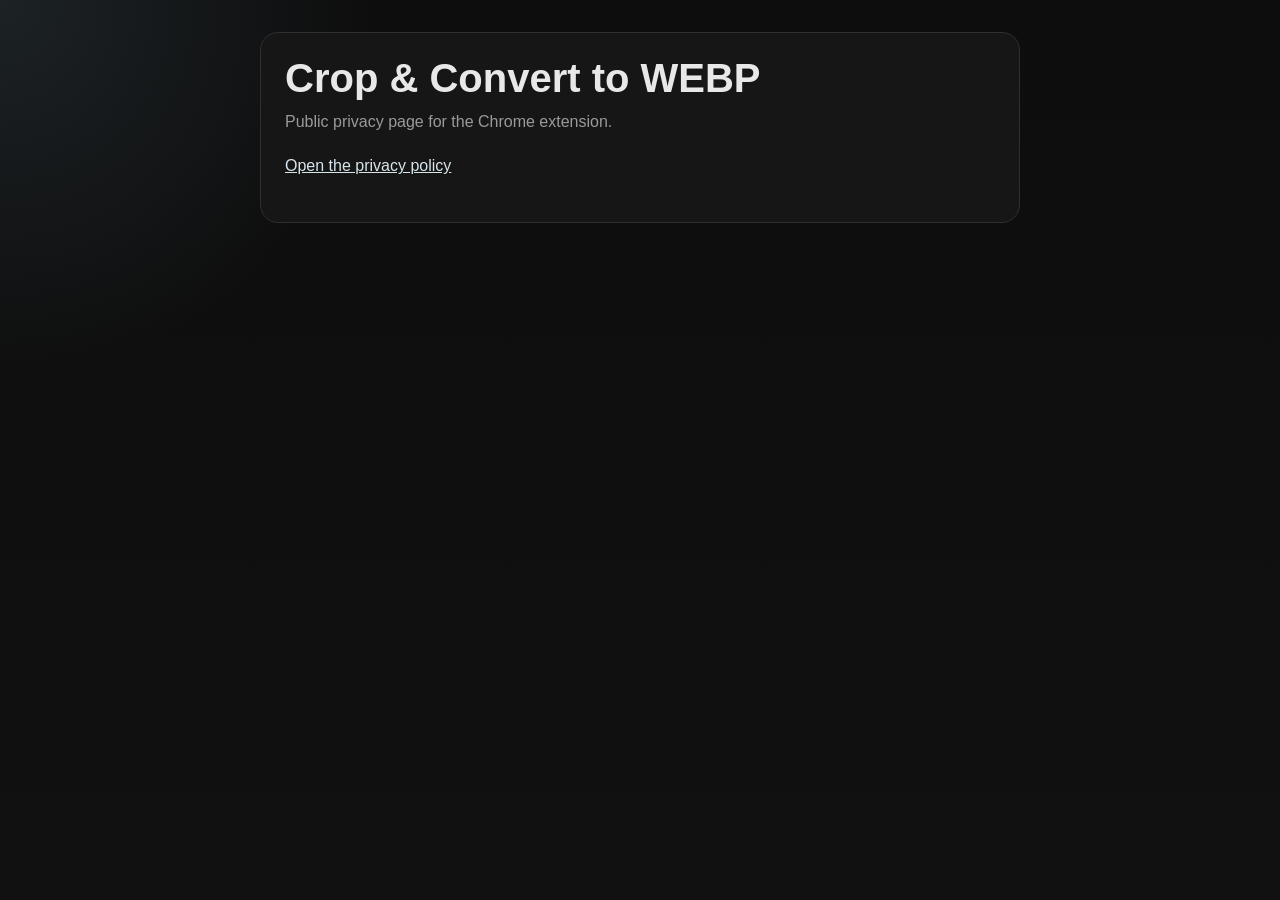
==== docs/index.html @ 6e44d139 "Add privacy pages" ====
<!doctype html>
<html lang="en">
  <head>
    <meta charset="UTF-8" />
    <meta name="viewport" content="width=device-width, initial-scale=1.0" />
    <title>Crop & Convert to WEBP</title>
    <meta name="robots" content="noindex, nofollow" />
    <meta name="googlebot" content="noindex, nofollow" />
    <style>
      :root {
        --bg: #0d0d0d;
        --panel: #171717;
        --ink: #e8e8e8;
        --muted: #9a9a9a;
        --line: #2f2f2f;
      }

      * {
        box-sizing: border-box;
      }

      body {
        margin: 0;
        min-height: 100vh;
        padding: 32px 16px;
        background:
          radial-gradient(circle at top left, rgba(107, 143, 163, 0.16), transparent 24%),
          linear-gradient(180deg, #0d0d0d 0%, #111111 100%);
        color: var(--ink);
        font-family: "JetBrains Mono", "IBM Plex Sans", "Consolas", sans-serif;
      }

      main {
        width: min(760px, 100%);
        margin: 0 auto;
        padding: 24px;
        border: 1px solid var(--line);
        border-radius: 18px;
        background: rgba(23, 23, 23, 0.92);
      }

      h1 {
        margin: 0 0 10px;
        font-size: clamp(28px, 5vw, 40px);
        line-height: 1.05;
      }

      p {
        margin: 0 0 18px;
        color: var(--muted);
        line-height: 1.65;
      }

      a {
        color: #d8e4eb;
      }
    </style>
  </head>
  <body>
    <main>
      <h1>Crop &amp; Convert to WEBP</h1>
      <p>
        Public privacy page for the Chrome extension.
      </p>
      <p>
        <a href="./privacy/">Open the privacy policy</a>
      </p>
    </main>
  </body>
</html>
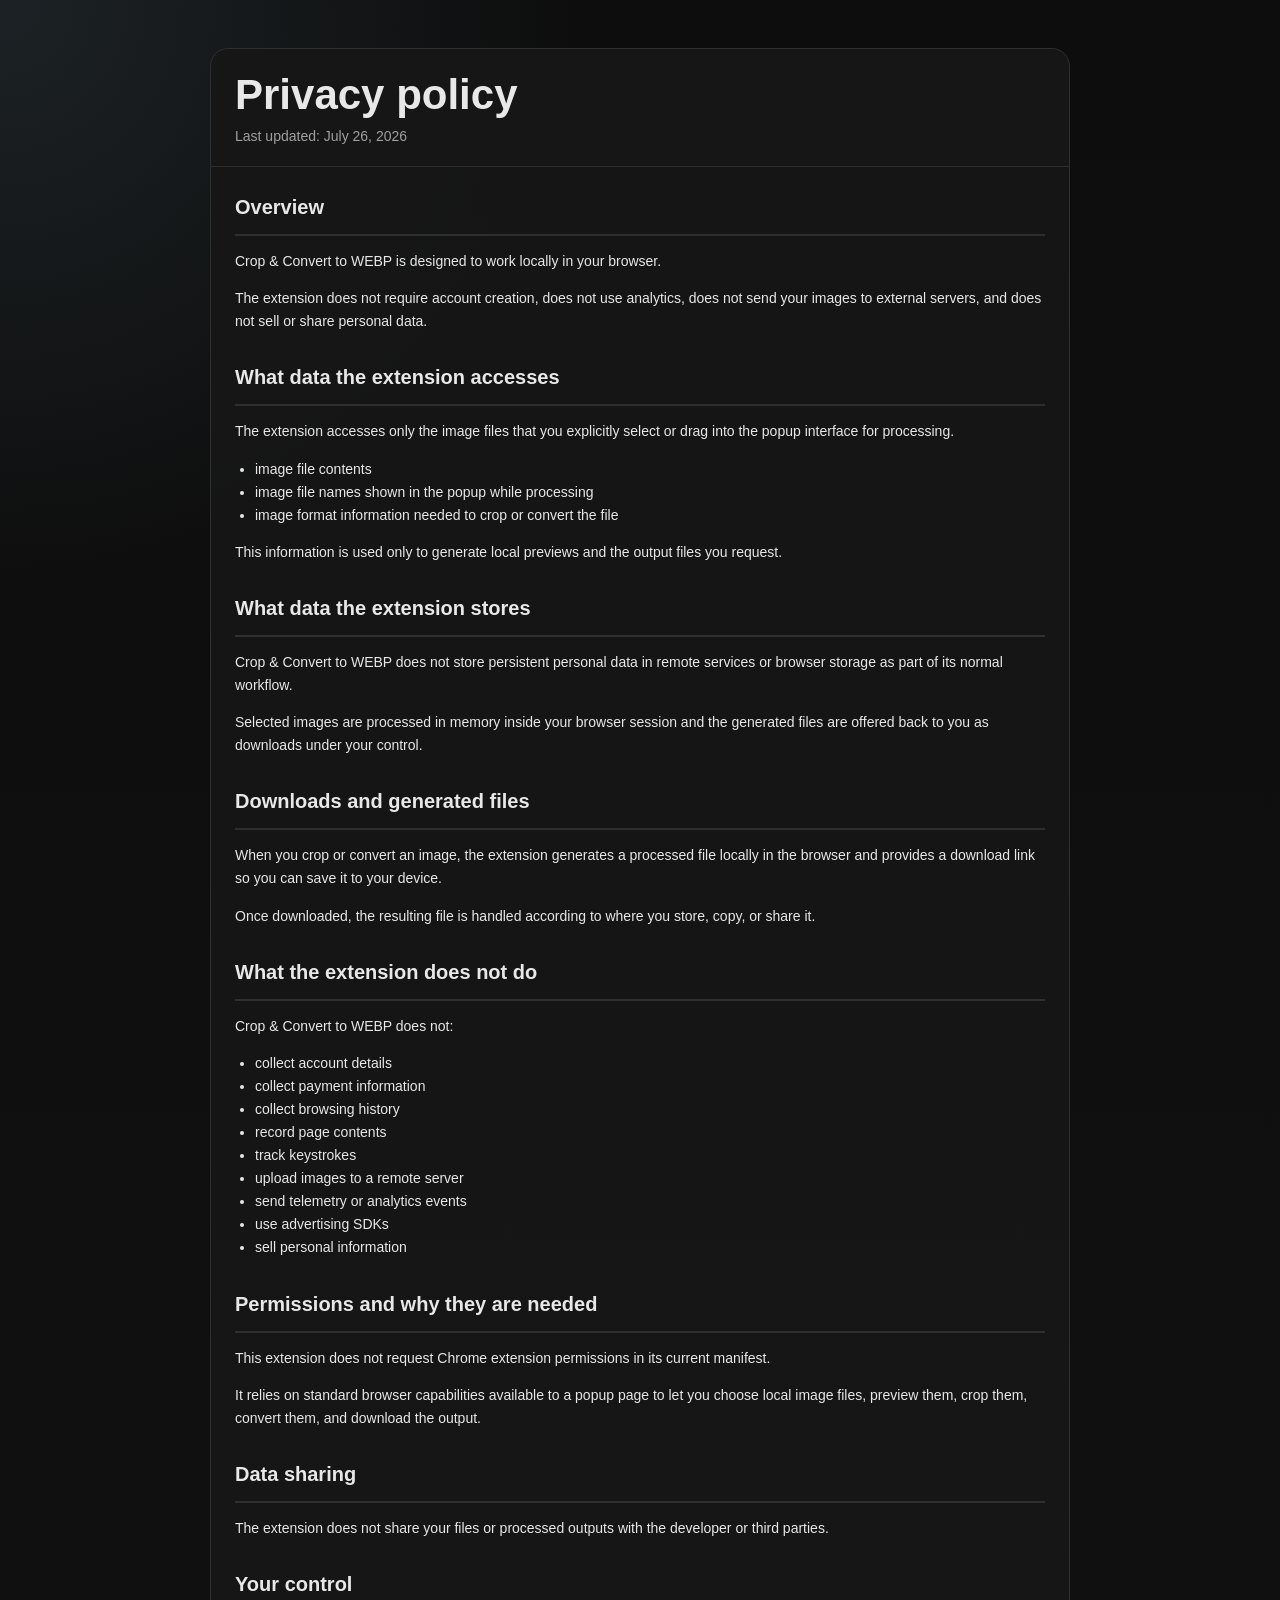
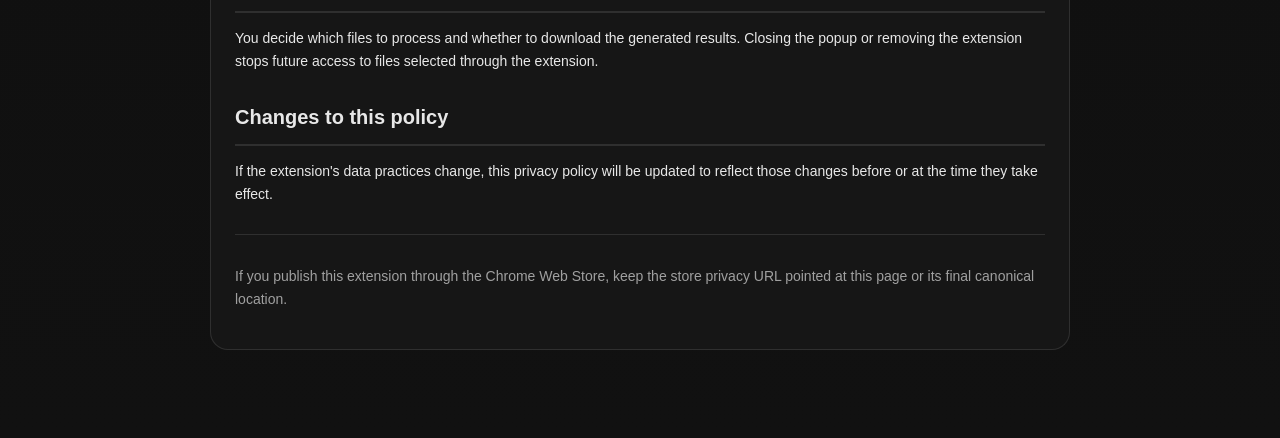
==== commit 869c7e55: "Align privacy docs structure" ====
--- a/docs/index.html
+++ b/docs/index.html
@@ -2,69 +2,15 @@
 <html lang="en">
   <head>
     <meta charset="UTF-8" />
+    <meta http-equiv="refresh" content="0; url=./privacy/" />
     <meta name="viewport" content="width=device-width, initial-scale=1.0" />
     <title>Crop & Convert to WEBP</title>
-    <meta name="robots" content="noindex, nofollow" />
-    <meta name="googlebot" content="noindex, nofollow" />
-    <style>
-      :root {
-        --bg: #0d0d0d;
-        --panel: #171717;
-        --ink: #e8e8e8;
-        --muted: #9a9a9a;
-        --line: #2f2f2f;
-      }
-
-      * {
-        box-sizing: border-box;
-      }
-
-      body {
-        margin: 0;
-        min-height: 100vh;
-        padding: 32px 16px;
-        background:
-          radial-gradient(circle at top left, rgba(107, 143, 163, 0.16), transparent 24%),
-          linear-gradient(180deg, #0d0d0d 0%, #111111 100%);
-        color: var(--ink);
-        font-family: "JetBrains Mono", "IBM Plex Sans", "Consolas", sans-serif;
-      }
-
-      main {
-        width: min(760px, 100%);
-        margin: 0 auto;
-        padding: 24px;
-        border: 1px solid var(--line);
-        border-radius: 18px;
-        background: rgba(23, 23, 23, 0.92);
-      }
-
-      h1 {
-        margin: 0 0 10px;
-        font-size: clamp(28px, 5vw, 40px);
-        line-height: 1.05;
-      }
-
-      p {
-        margin: 0 0 18px;
-        color: var(--muted);
-        line-height: 1.65;
-      }
-
-      a {
-        color: #d8e4eb;
-      }
-    </style>
+    <link rel="icon" type="image/png" href="../icons/icon32.png" />
   </head>
   <body>
-    <main>
-      <h1>Crop &amp; Convert to WEBP</h1>
-      <p>
-        Public privacy page for the Chrome extension.
-      </p>
-      <p>
-        <a href="./privacy/">Open the privacy policy</a>
-      </p>
-    </main>
+    <p>
+      redirecting to
+      <a href="./privacy/">privacy policy</a>
+    </p>
   </body>
 </html>
